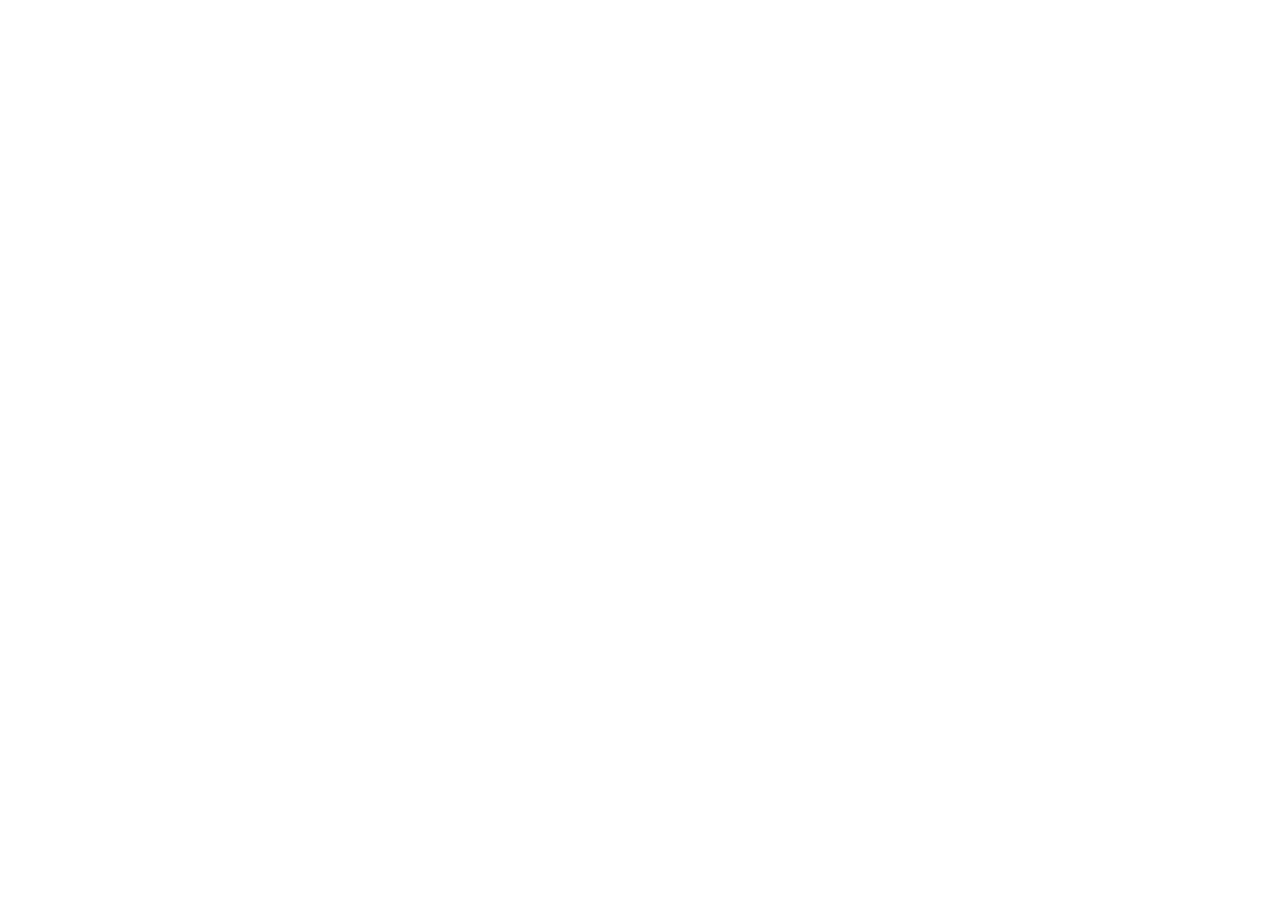
==== index.html @ 5b27cb3c "Developer website: app-ads.txt for AdMob, forward to Squeeze support Co-Authored-By: Claude Opus 5.5" ====
<!doctype html>
<html lang="en">
<head>
<meta charset="utf-8">
<meta name="viewport" content="width=device-width, initial-scale=1">
<title>JJ Fisher LLC</title>
<meta http-equiv="refresh" content="0; url=https://jjfisherdev.github.io/squeeze-support/">
<link rel="canonical" href="https://jjfisherdev.github.io/squeeze-support/">
</head>
<body>
<p>Squeeze: The Estimation Duel, by JJ Fisher LLC. <a href="https://jjfisherdev.github.io/squeeze-support/">Support and privacy</a>.</p>
</body>
</html>
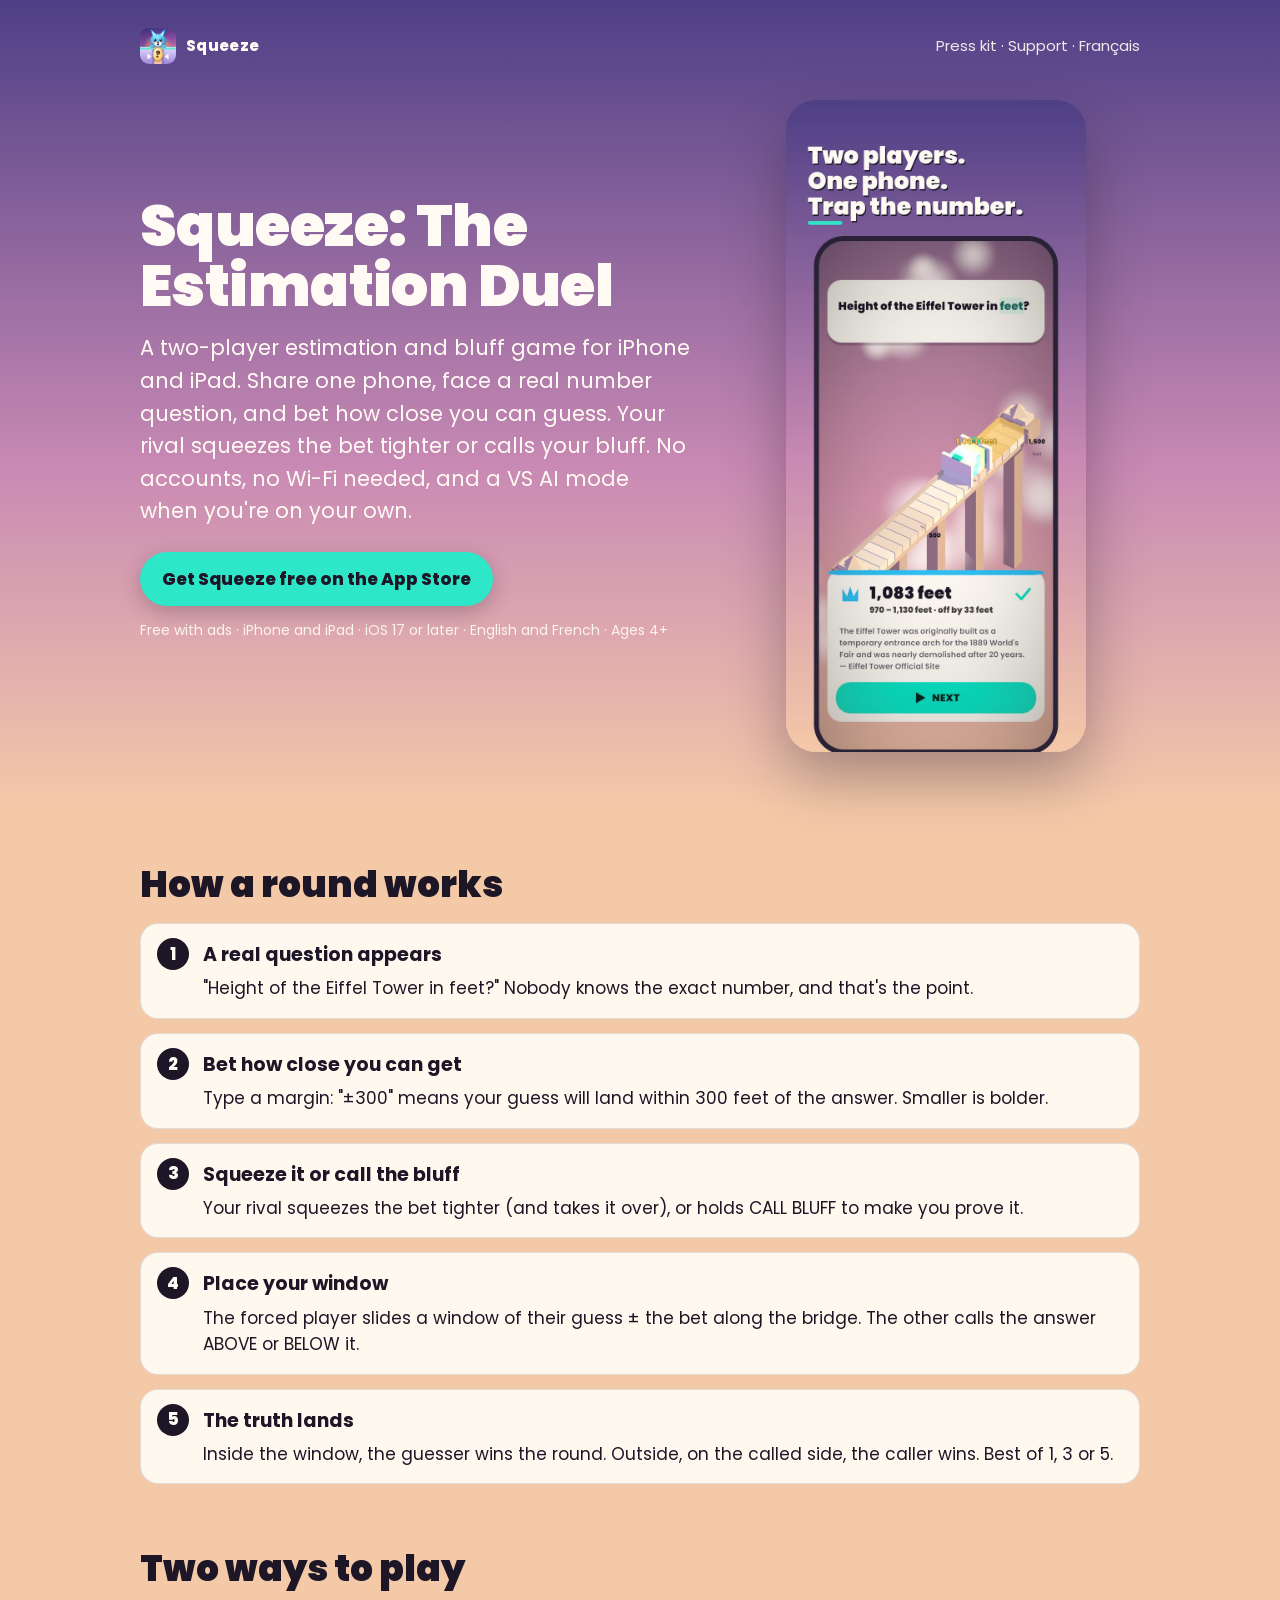
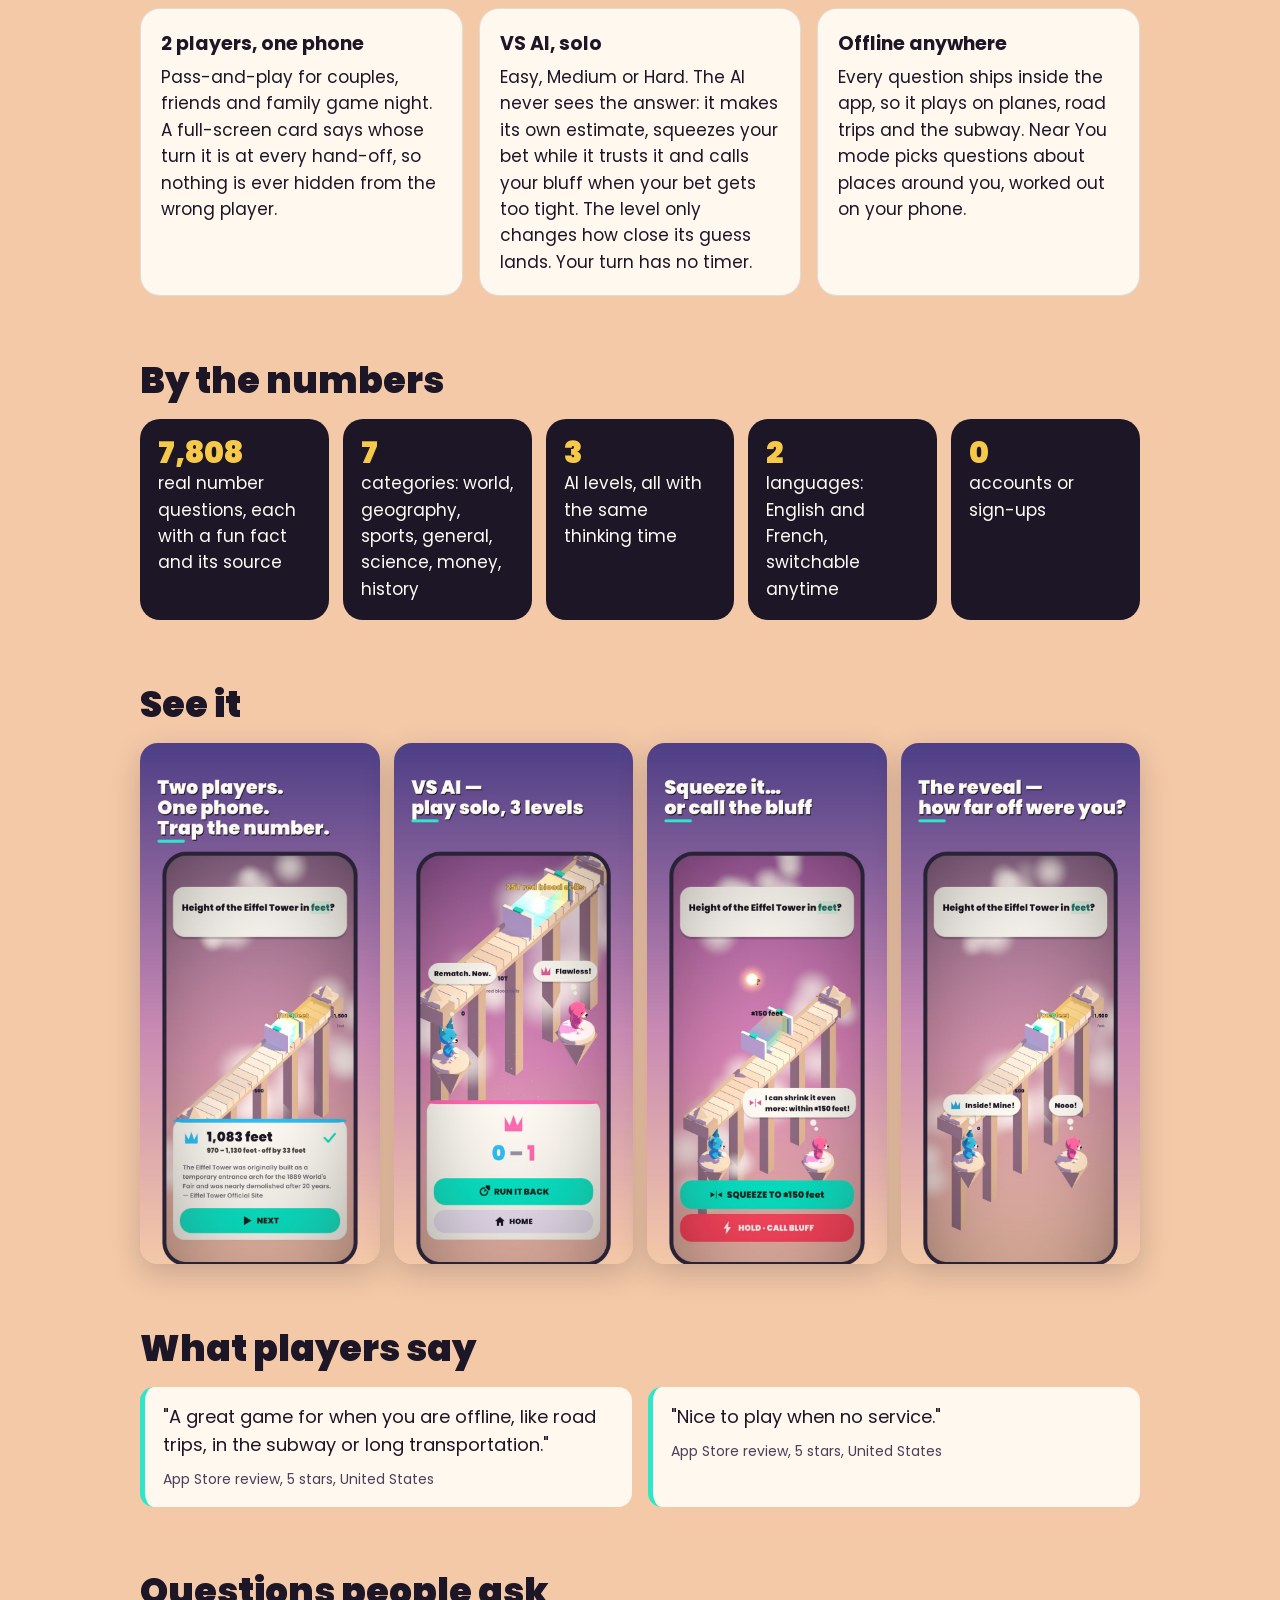
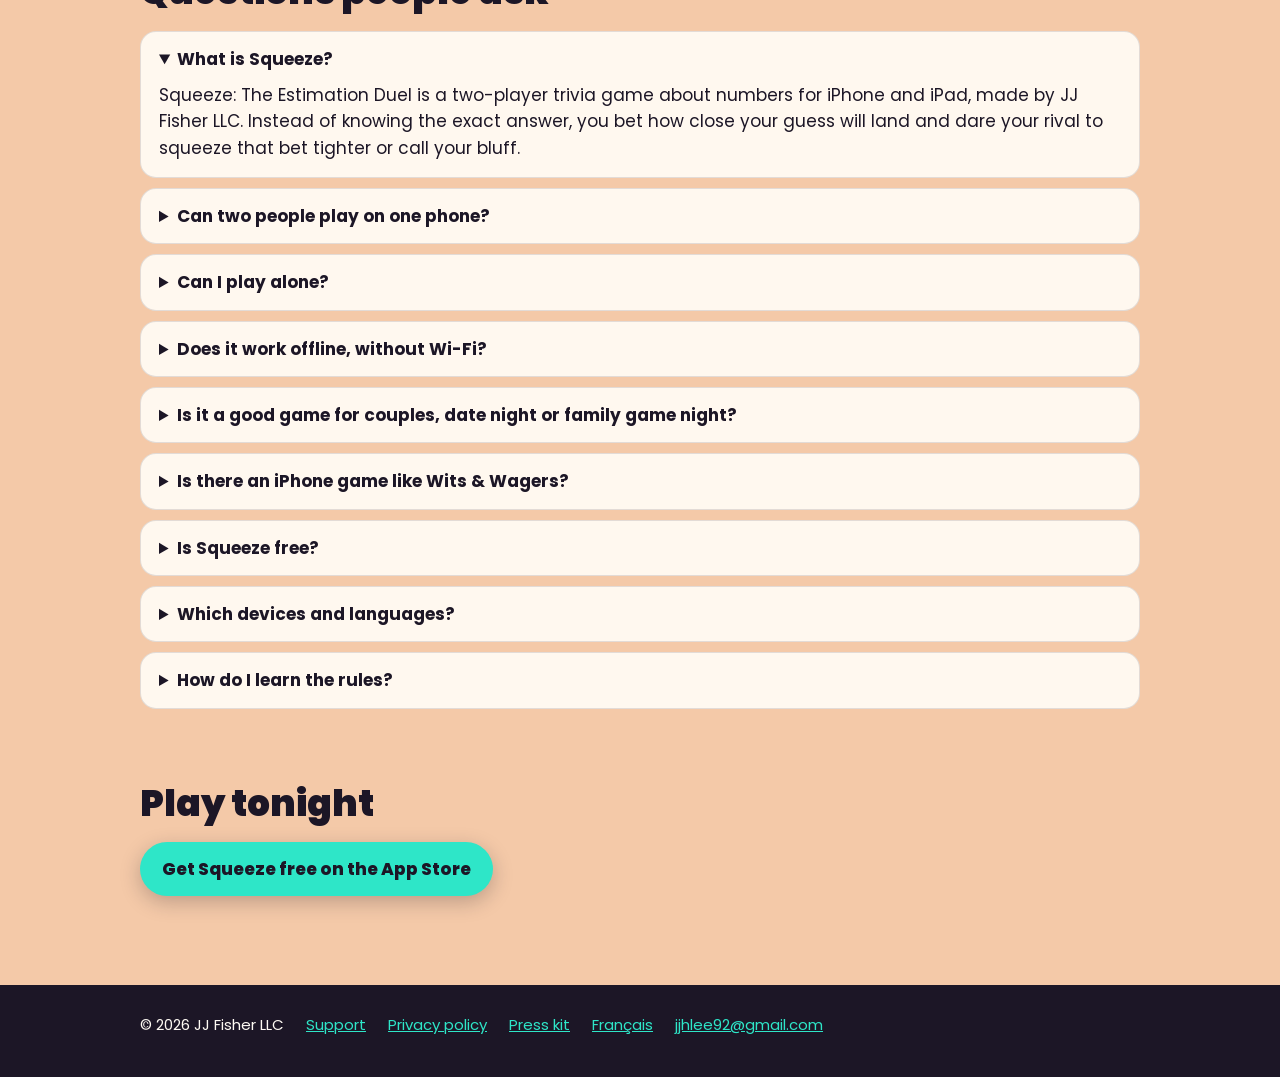
==== commit f910ecb5: "Squeeze home page (EN/FR) with structured data and FAQ, press kit, robots.txt, sitemap.xml, IndexNow" ====
--- a/index.html
+++ b/index.html
@@ -1,13 +1,166 @@
-<!doctype html>
+<!DOCTYPE html>
 <html lang="en">
 <head>
 <meta charset="utf-8">
 <meta name="viewport" content="width=device-width, initial-scale=1">
-<title>JJ Fisher LLC</title>
-<meta http-equiv="refresh" content="0; url=https://jjfisherdev.github.io/squeeze-support/">
-<link rel="canonical" href="https://jjfisherdev.github.io/squeeze-support/">
+<title>Squeeze: The Estimation Duel, a two-player trivia game on one iPhone</title>
+<meta name="description" content="Squeeze is a free two-player estimation and bluff game for iPhone and iPad. Share one phone, bet how close you can guess real numbers, squeeze the bet or call the bluff. Plays offline, or solo against an AI.">
+<link rel="canonical" href="https://jjfisherdev.github.io/">
+<link rel="alternate" hreflang="en" href="https://jjfisherdev.github.io/">
+<link rel="alternate" hreflang="fr" href="https://jjfisherdev.github.io/fr/">
+<link rel="alternate" hreflang="x-default" href="https://jjfisherdev.github.io/">
+<meta name="apple-itunes-app" content="app-id=6803632348">
+<meta property="og:type" content="website">
+<meta property="og:site_name" content="Squeeze: The Estimation Duel">
+<meta property="og:title" content="Squeeze: The Estimation Duel">
+<meta property="og:description" content="Two players, one phone, real numbers. Bet how close you can guess, squeeze the bet tighter, or call the bluff. Free on iPhone and iPad; plays offline.">
+<meta property="og:url" content="https://jjfisherdev.github.io/">
+<meta property="og:image" content="https://jjfisherdev.github.io/img/og.jpg">
+<meta property="og:image:width" content="1200"><meta property="og:image:height" content="630">
+<meta name="twitter:card" content="summary_large_image">
+<link rel="icon" type="image/png" href="/img/favicon-64.png">
+<link rel="apple-touch-icon" href="/img/apple-touch-icon.png">
+<link rel="preconnect" href="https://fonts.googleapis.com"><link rel="preconnect" href="https://fonts.gstatic.com" crossorigin>
+<link rel="stylesheet" href="https://fonts.googleapis.com/css2?family=Poppins:wght@400;700;800;900&display=swap">
+<link rel="stylesheet" href="/site.css">
+<script type="application/ld+json">
+{
+  "@context": "https://schema.org",
+  "@graph": [
+    {
+      "@type": ["MobileApplication", "VideoGame"],
+      "@id": "https://jjfisherdev.github.io/#app",
+      "name": "Squeeze: The Estimation Duel",
+      "alternateName": ["Squeeze", "Squeeze: Le duel au pifomètre"],
+      "description": "A two-player estimation and bluff game for iPhone and iPad. Players share one device, bet how close they can guess the answer to a real numeric trivia question, squeeze the bet tighter or call the bluff. Also playable solo against an AI with three levels. Works offline.",
+      "url": "https://jjfisherdev.github.io/",
+      "installUrl": "https://apps.apple.com/us/app/squeeze-the-estimation-duel/id6803632348",
+      "sameAs": ["https://apps.apple.com/us/app/squeeze-the-estimation-duel/id6803632348"],
+      "image": "https://jjfisherdev.github.io/img/icon-512.png",
+      "screenshot": ["https://jjfisherdev.github.io/img/en-01-two-players.jpg", "https://jjfisherdev.github.io/img/en-04-squeeze-it.jpg"],
+      "operatingSystem": "iOS 17.0 or later",
+      "applicationCategory": "GameApplication",
+      "applicationSubCategory": "Trivia",
+      "genre": ["Trivia", "Party game", "Estimation game", "Board game"],
+      "gamePlatform": ["iPhone", "iPad"],
+      "playMode": ["SinglePlayer", "MultiPlayer"],
+      "numberOfPlayers": {"@type": "QuantitativeValue", "minValue": 1, "maxValue": 2},
+      "inLanguage": ["en", "fr"],
+      "contentRating": "4+",
+      "offers": {"@type": "Offer", "price": "0", "priceCurrency": "USD"},
+      "publisher": {"@id": "https://jjfisherdev.github.io/#org"},
+      "author": {"@id": "https://jjfisherdev.github.io/#org"}
+    },
+    {
+      "@type": "Organization",
+      "@id": "https://jjfisherdev.github.io/#org",
+      "name": "JJ Fisher LLC",
+      "url": "https://jjfisherdev.github.io/",
+      "email": "jjhlee92@gmail.com"
+    }
+  ]
+}
+</script>
 </head>
 <body>
-<p>Squeeze: The Estimation Duel, by JJ Fisher LLC. <a href="https://jjfisherdev.github.io/squeeze-support/">Support and privacy</a>.</p>
+<header class="hero">
+  <div class="wrap">
+    <nav class="top">
+      <a class="brand" href="/"><img src="/img/apple-touch-icon.png" alt="" width="36" height="36">Squeeze</a>
+      <span><a href="/press/">Press kit</a> · <a href="/squeeze-support/">Support</a> · <a href="/fr/" hreflang="fr" lang="fr">Français</a></span>
+    </nav>
+    <div class="hero-grid">
+      <div>
+        <h1>Squeeze: The Estimation Duel</h1>
+        <p class="lede">A two-player estimation and bluff game for iPhone and iPad. Share one phone, face a real number question, and bet how close you can guess. Your rival squeezes the bet tighter or calls your bluff. No accounts, no Wi-Fi needed, and a VS AI mode when you're on your own.</p>
+        <a class="cta" href="https://apps.apple.com/us/app/squeeze-the-estimation-duel/id6803632348">Get Squeeze free on the App Store</a>
+        <p class="meta-line">Free with ads · iPhone and iPad · iOS 17 or later · English and French · Ages 4+</p>
+      </div>
+      <img class="hero-shot" src="/img/en-01-two-players.jpg" width="300" height="652" alt="Squeeze on iPhone: the answer to 'Height of the Eiffel Tower in feet?' lands inside a player's window: 1,083 feet, off by 33.">
+    </div>
+  </div>
+</header>
+
+<main class="wrap">
+  <section id="how">
+    <h2>How a round works</h2>
+    <ol class="steps">
+      <li><h3>A real question appears</h3>"Height of the Eiffel Tower in feet?" Nobody knows the exact number, and that's the point.</li>
+      <li><h3>Bet how close you can get</h3>Type a margin: "±300" means your guess will land within 300 feet of the answer. Smaller is bolder.</li>
+      <li><h3>Squeeze it or call the bluff</h3>Your rival squeezes the bet tighter (and takes it over), or holds CALL BLUFF to make you prove it.</li>
+      <li><h3>Place your window</h3>The forced player slides a window of their guess ± the bet along the bridge. The other calls the answer ABOVE or BELOW it.</li>
+      <li><h3>The truth lands</h3>Inside the window, the guesser wins the round. Outside, on the called side, the caller wins. Best of 1, 3 or 5.</li>
+    </ol>
+  </section>
+
+  <section id="modes">
+    <h2>Two ways to play</h2>
+    <div class="cards">
+      <div class="card"><h3>2 players, one phone</h3>Pass-and-play for couples, friends and family game night. A full-screen card says whose turn it is at every hand-off, so nothing is ever hidden from the wrong player.</div>
+      <div class="card"><h3>VS AI, solo</h3>Easy, Medium or Hard. The AI never sees the answer: it makes its own estimate, squeezes your bet while it trusts it and calls your bluff when your bet gets too tight. The level only changes how close its guess lands. Your turn has no timer.</div>
+      <div class="card"><h3>Offline anywhere</h3>Every question ships inside the app, so it plays on planes, road trips and the subway. Near You mode picks questions about places around you, worked out on your phone.</div>
+    </div>
+  </section>
+
+  <section id="numbers">
+    <h2>By the numbers</h2>
+    <div class="stats">
+      <div class="stat"><b>7,808</b>real number questions, each with a fun fact and its source</div>
+      <div class="stat"><b>7</b>categories: world, geography, sports, general, science, money, history</div>
+      <div class="stat"><b>3</b>AI levels, all with the same thinking time</div>
+      <div class="stat"><b>2</b>languages: English and French, switchable anytime</div>
+      <div class="stat"><b>0</b>accounts or sign-ups</div>
+    </div>
+  </section>
+
+  <section id="screens">
+    <h2>See it</h2>
+    <div class="shots">
+      <img src="/img/en-01-two-players.jpg" width="720" height="1564" loading="lazy" alt="The reveal: 1,083 feet lands inside the window.">
+      <img src="/img/en-02-vs-ai.jpg" width="720" height="1564" loading="lazy" alt="VS AI: the podium after a match against the AI.">
+      <img src="/img/en-04-squeeze-it.jpg" width="720" height="1564" loading="lazy" alt="Squeeze it: SQUEEZE TO ±150 feet, or HOLD to call the bluff.">
+      <img src="/img/en-09-the-reveal.jpg" width="720" height="1564" loading="lazy" alt="The reveal: inside the window, the guesser wins.">
+    </div>
+  </section>
+
+  <section id="players">
+    <h2>What players say</h2>
+    <div class="cards">
+      <blockquote><p>"A great game for when you are offline, like road trips, in the subway or long transportation."</p><cite>App Store review, 5 stars, United States</cite></blockquote>
+      <blockquote><p>"Nice to play when no service."</p><cite>App Store review, 5 stars, United States</cite></blockquote>
+    </div>
+  </section>
+
+  <section id="faq">
+    <h2>Questions people ask</h2>
+    <details open><summary>What is Squeeze?</summary><p>Squeeze: The Estimation Duel is a two-player trivia game about numbers for iPhone and iPad, made by JJ Fisher LLC. Instead of knowing the exact answer, you bet how close your guess will land and dare your rival to squeeze that bet tighter or call your bluff.</p></details>
+    <details><summary>Can two people play on one phone?</summary><p>Yes. Squeeze is built for pass-and-play: two players share one iPhone or iPad and hand it back and forth. No second device, no accounts and no internet connection are needed.</p></details>
+    <details><summary>Can I play alone?</summary><p>Yes. VS AI is a one-player mode against a computer opponent with three levels (Easy, Medium, Hard). The AI never sees the answer; the level only sets how accurate its own estimate is.</p></details>
+    <details><summary>Does it work offline, without Wi-Fi?</summary><p>Yes. All 7,808 questions are inside the app, so the game plays fully offline, on planes, road trips and the subway. Ads need a connection; without one, the game simply carries on.</p></details>
+    <details><summary>Is it a good game for couples, date night or family game night?</summary><p>That's what it was made for: one phone, two players, best of 1, 3 or 5 rounds, and a story at every reveal. Questions are suitable for all ages (rated 4+).</p></details>
+    <details><summary>Is there an iPhone game like Wits &amp; Wagers?</summary><p>If you like estimation trivia, where being close is what counts, Squeeze is a head-to-head take on it for two players on one phone, with betting on your margin and bluffing. It is a different game, not affiliated with Wits &amp; Wagers or North Star Games.</p></details>
+    <details><summary>Is Squeeze free?</summary><p>Yes, free with ads: one at the end of every second or third match (never during a turn), plus one when you change the question more than twice in a match. There are no purchases. Ads are non-personalized, and Squeeze never asks to track you.</p></details>
+    <details><summary>Which devices and languages?</summary><p>iPhone and iPad with iOS 17 or later, in English and French. Squeeze is not available on Android.</p></details>
+    <details><summary>How do I learn the rules?</summary><p>The first time you open Squeeze, the fox and the dog play one round for you, without a word. Tap WATCH on the home screen to see it again.</p></details>
+  </section>
+
+  <section id="get">
+    <h2>Play tonight</h2>
+    <p><a class="cta" href="https://apps.apple.com/us/app/squeeze-the-estimation-duel/id6803632348">Get Squeeze free on the App Store</a></p>
+  </section>
+</main>
+
+<footer>
+  <div class="wrap">
+    <div class="row">
+      <span>© 2026 JJ Fisher LLC</span>
+      <a href="/squeeze-support/">Support</a>
+      <a href="/squeeze-support/privacy.html">Privacy policy</a>
+      <a href="/press/">Press kit</a>
+      <a href="/fr/" hreflang="fr" lang="fr">Français</a>
+      <a href="mailto:jjhlee92@gmail.com">jjhlee92@gmail.com</a>
+    </div>
+  </div>
+</footer>
 </body>
 </html>
--- a/site.css
+++ b/site.css
@@ -0,0 +1,65 @@
+/* Squeeze: one stylesheet for the product pages. The game's own palette (World/Palette.cs): dusk sky, paper, ink,
+   teal = commit, coral = force, gold = truth. */
+:root {
+  --sky-top: #4E3F86; --sky-mid: #C98AB4; --sky-low: #F4C9A8;
+  --paper: #FFFBF4; --ink: #1C1626; --ink-soft: #4A4058; --teal: #2EE6C8; --teal-ink: #0B5C51;
+  --coral: #F0506E; --gold: #F7C948; --card: rgba(255, 251, 244, 0.94); --line: rgba(28, 22, 38, 0.12);
+}
+* { box-sizing: border-box; }
+html { -webkit-text-size-adjust: 100%; }
+body {
+  margin: 0; color: var(--ink); background: var(--sky-low);
+  font: 17px/1.55 "Poppins", system-ui, -apple-system, "Segoe UI", sans-serif;
+}
+a { color: var(--teal-ink); }
+img { max-width: 100%; height: auto; display: block; }
+.wrap { max-width: 1040px; margin: 0 auto; padding: 0 20px; }
+header.hero {
+  background: linear-gradient(180deg, var(--sky-top) 0%, var(--sky-mid) 58%, var(--sky-low) 100%);
+  color: var(--paper); padding: 28px 0 56px;
+}
+nav.top { display: flex; justify-content: space-between; align-items: center; gap: 12px; font-size: 15px; }
+nav.top a { color: var(--paper); text-decoration: none; opacity: .9; }
+nav.top .brand { display: flex; align-items: center; gap: 10px; font-weight: 800; letter-spacing: .02em; opacity: 1; }
+nav.top .brand img { width: 36px; height: 36px; border-radius: 9px; }
+.hero-grid { display: grid; grid-template-columns: 1.15fr .85fr; gap: 40px; align-items: center; margin-top: 36px; }
+h1 { font-size: clamp(34px, 5.4vw, 58px); line-height: 1.04; margin: 0 0 16px; font-weight: 900; letter-spacing: -.01em; }
+.lede { font-size: clamp(18px, 2.2vw, 21px); max-width: 34em; margin: 0 0 24px; }
+.cta { display: inline-flex; align-items: center; gap: 10px; background: var(--teal); color: var(--ink); font-weight: 800;
+  text-decoration: none; padding: 14px 22px; border-radius: 999px; box-shadow: 0 6px 20px rgba(28, 22, 38, .25); }
+.cta:hover { filter: brightness(1.05); }
+.meta-line { margin-top: 14px; font-size: 14px; opacity: .92; }
+.hero-shot { justify-self: center; max-width: 300px; border-radius: 30px; box-shadow: 0 24px 60px rgba(28, 22, 38, .35); }
+main section { padding: 56px 0 8px; }
+h2 { font-size: clamp(26px, 3.4vw, 36px); line-height: 1.15; margin: 0 0 18px; font-weight: 900; }
+h3 { font-size: 19px; margin: 0 0 6px; }
+.steps { counter-reset: step; list-style: none; padding: 0; margin: 0; display: grid; gap: 14px; }
+.steps li { counter-increment: step; background: var(--card); border: 1px solid var(--line); border-radius: 18px; padding: 16px 18px 16px 62px; position: relative; }
+.steps li::before { content: counter(step); position: absolute; left: 16px; top: 14px; width: 32px; height: 32px; border-radius: 50%;
+  background: var(--ink); color: var(--paper); font-weight: 800; display: grid; place-items: center; }
+.cards { display: grid; grid-template-columns: repeat(auto-fit, minmax(230px, 1fr)); gap: 16px; }
+.card { background: var(--card); border: 1px solid var(--line); border-radius: 20px; padding: 20px; }
+.stats { display: grid; grid-template-columns: repeat(auto-fit, minmax(150px, 1fr)); gap: 14px; }
+.stat { background: var(--ink); color: var(--paper); border-radius: 20px; padding: 18px; }
+.stat b { display: block; font-size: 30px; line-height: 1.1; font-weight: 900; color: var(--gold); }
+.shots { display: grid; grid-template-columns: repeat(4, 1fr); gap: 14px; }
+.shots img { border-radius: 18px; box-shadow: 0 10px 30px rgba(28, 22, 38, .2); }
+blockquote { margin: 0; background: var(--card); border-left: 5px solid var(--teal); border-radius: 14px; padding: 16px 18px; }
+blockquote p { margin: 0 0 6px; font-size: 18px; }
+blockquote cite { font-style: normal; font-size: 14px; color: var(--ink-soft); }
+details { background: var(--card); border: 1px solid var(--line); border-radius: 16px; padding: 14px 18px; margin-bottom: 10px; }
+summary { cursor: pointer; font-weight: 700; }
+details p { margin: 10px 0 2px; }
+footer { margin-top: 64px; padding: 28px 0 40px; background: var(--ink); color: var(--paper); font-size: 15px; }
+footer a { color: var(--teal); }
+footer .row { display: flex; flex-wrap: wrap; gap: 8px 22px; }
+table.facts { border-collapse: collapse; width: 100%; background: var(--card); border-radius: 16px; overflow: hidden; }
+table.facts th, table.facts td { text-align: left; padding: 10px 14px; border-bottom: 1px solid var(--line); vertical-align: top; }
+table.facts th { width: 34%; font-weight: 700; }
+table.facts td, .card, .lede { overflow-wrap: anywhere; }
+table.facts { table-layout: fixed; }
+@media (max-width: 760px) {
+  .hero-grid { grid-template-columns: 1fr; }
+  .hero-shot { max-width: 240px; }
+  .shots { grid-template-columns: repeat(2, 1fr); }
+}
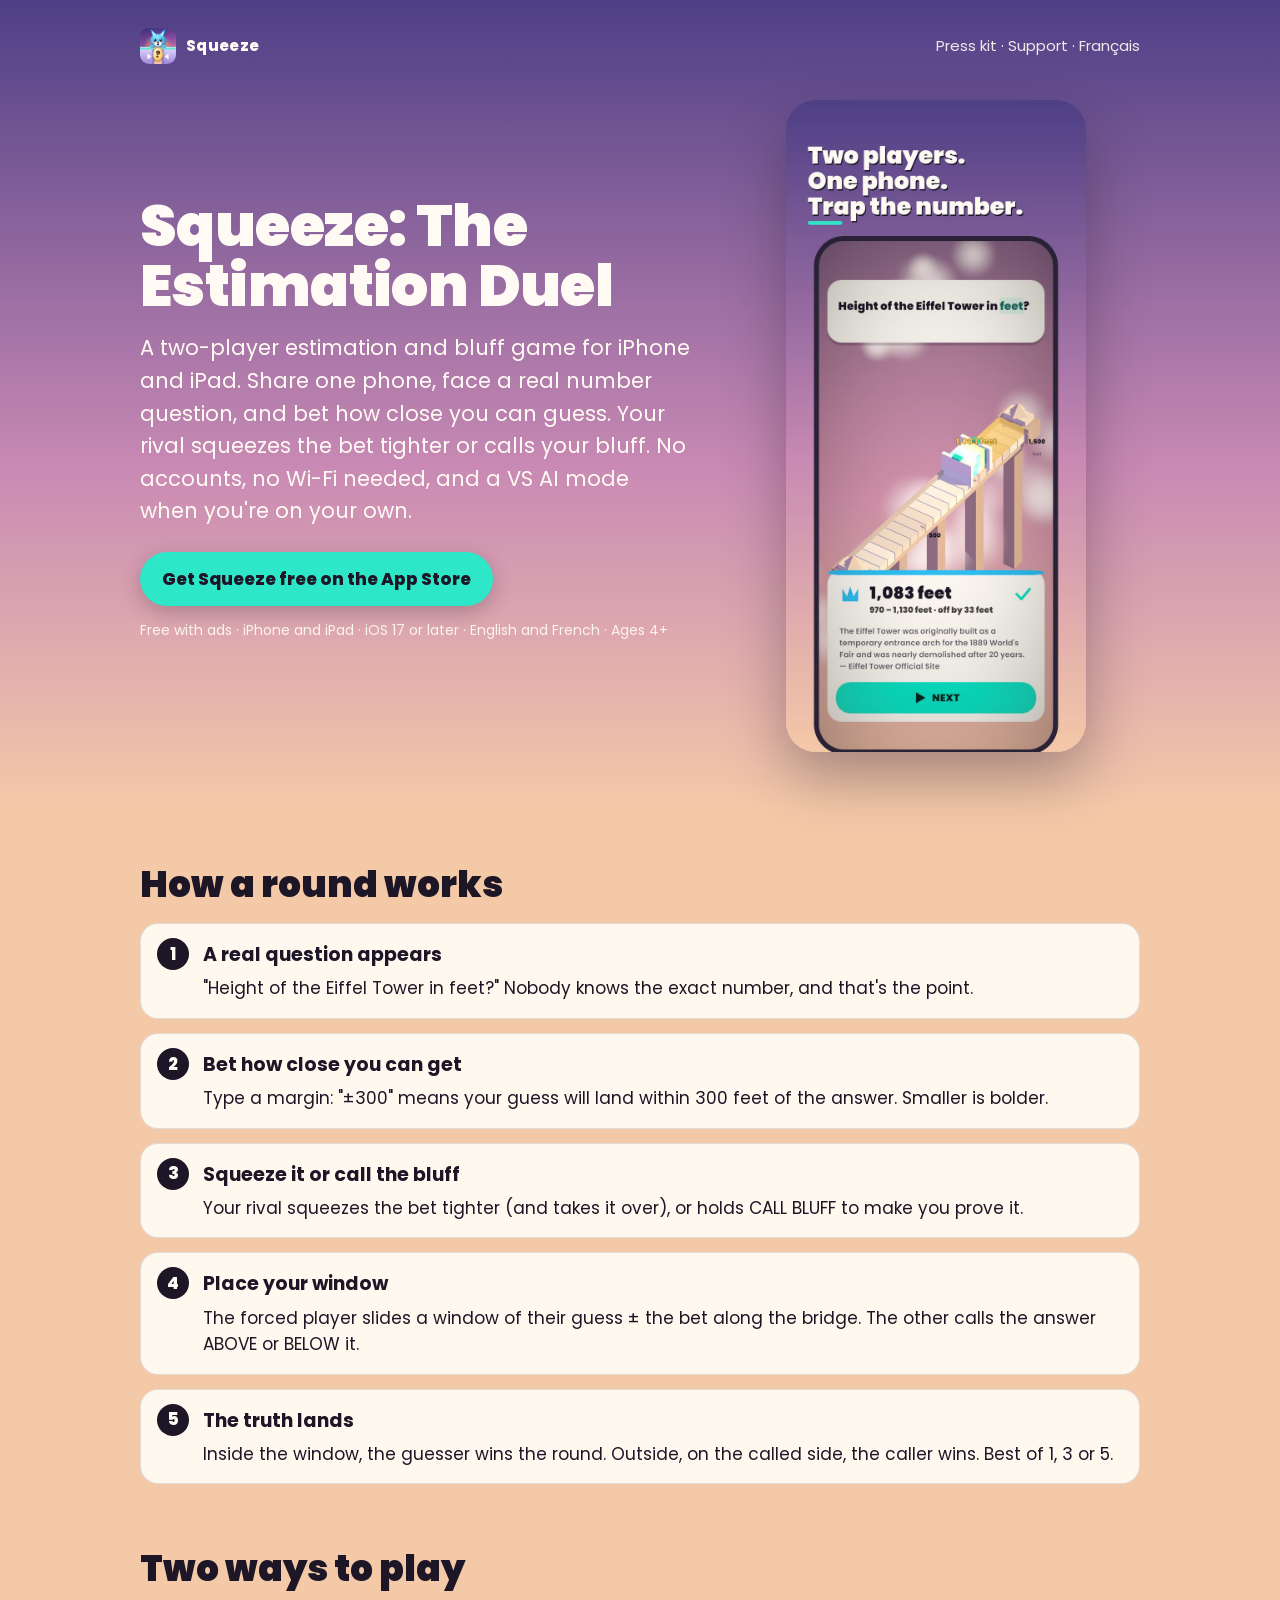
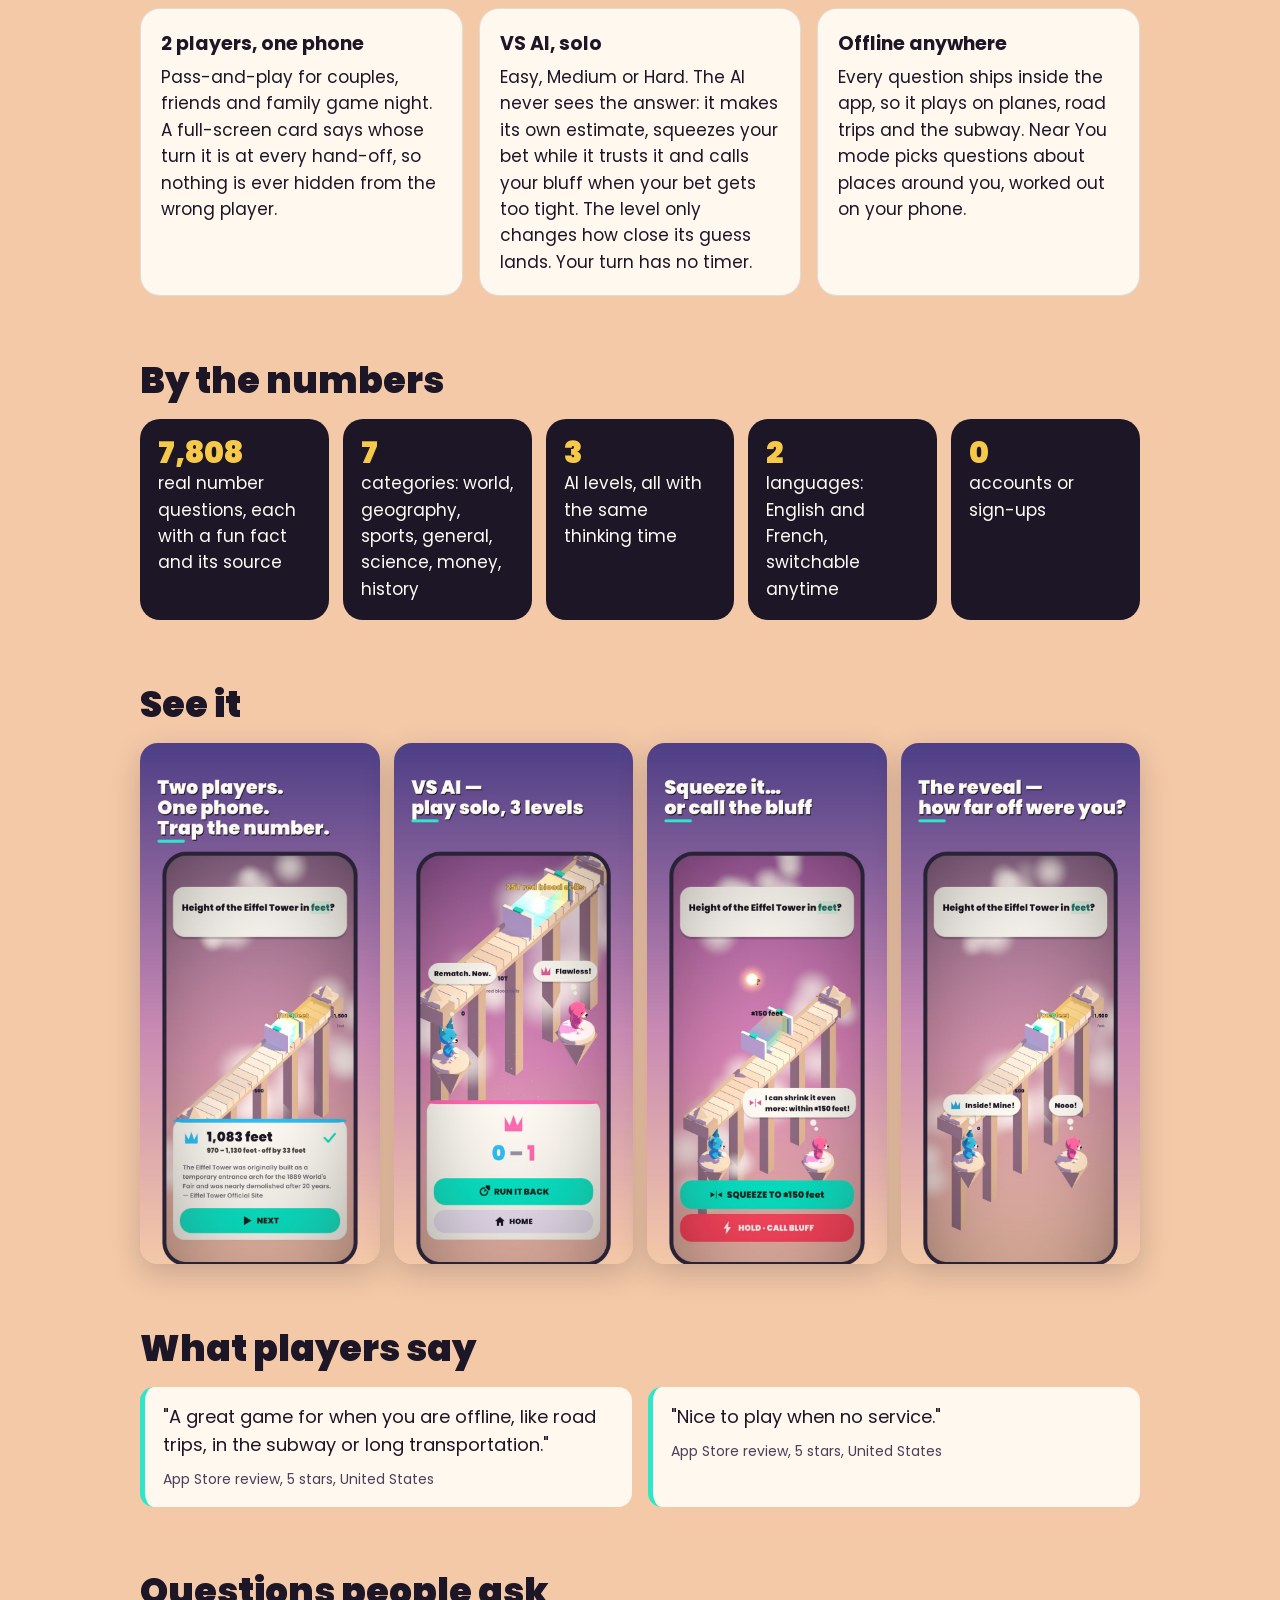
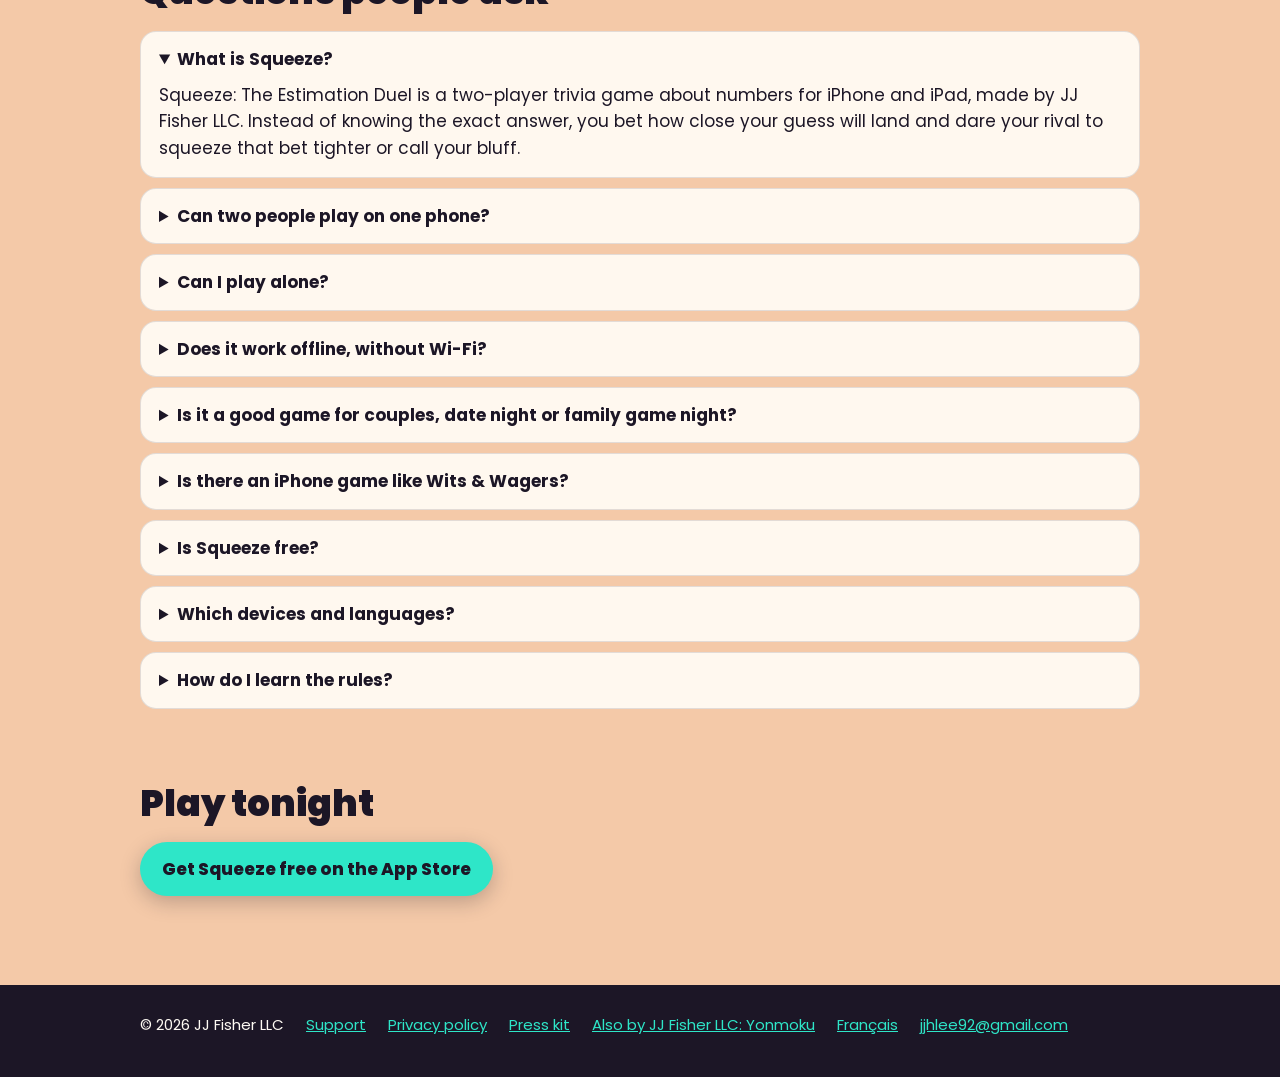
==== commit 52fb8f71: "Yonmoku in the sitemap and the footer /yonmoku-site/ and its support and privacy pages in sitemap.xm" ====
--- a/index.html
+++ b/index.html
@@ -141,7 +141,7 @@
     <details><summary>Is there an iPhone game like Wits &amp; Wagers?</summary><p>If you like estimation trivia, where being close is what counts, Squeeze is a head-to-head take on it for two players on one phone, with betting on your margin and bluffing. It is a different game, not affiliated with Wits &amp; Wagers or North Star Games.</p></details>
     <details><summary>Is Squeeze free?</summary><p>Yes, free with ads: one at the end of every second or third match (never during a turn), plus one when you change the question more than twice in a match. There are no purchases. Ads are non-personalized, and Squeeze never asks to track you.</p></details>
     <details><summary>Which devices and languages?</summary><p>iPhone and iPad with iOS 17 or later, in English and French. Squeeze is not available on Android.</p></details>
-    <details><summary>How do I learn the rules?</summary><p>The first time you open Squeeze, the fox and the dog play one round for you, without a word. Tap WATCH on the home screen to see it again.</p></details>
+    <details><summary>How do I learn the rules?</summary><p>The first time you open Squeeze, a HOW TO PLAY card explains the game in three lines. START plays one guided round where you make every move, with a hand pointing at each control and a caption explaining it (about two minutes, SKIP at any time). A bet of ±300 feet means within 300 feet of the answer, above or below: a window 600 feet wide. HOW TO PLAY on the home screen replays it.</p></details>
   </section>
 
   <section id="get">
@@ -157,6 +157,7 @@
       <a href="/squeeze-support/">Support</a>
       <a href="/squeeze-support/privacy.html">Privacy policy</a>
       <a href="/press/">Press kit</a>
+      <a href="/yonmoku-site/">Also by JJ Fisher LLC: Yonmoku</a>
       <a href="/fr/" hreflang="fr" lang="fr">Français</a>
       <a href="mailto:jjhlee92@gmail.com">jjhlee92@gmail.com</a>
     </div>
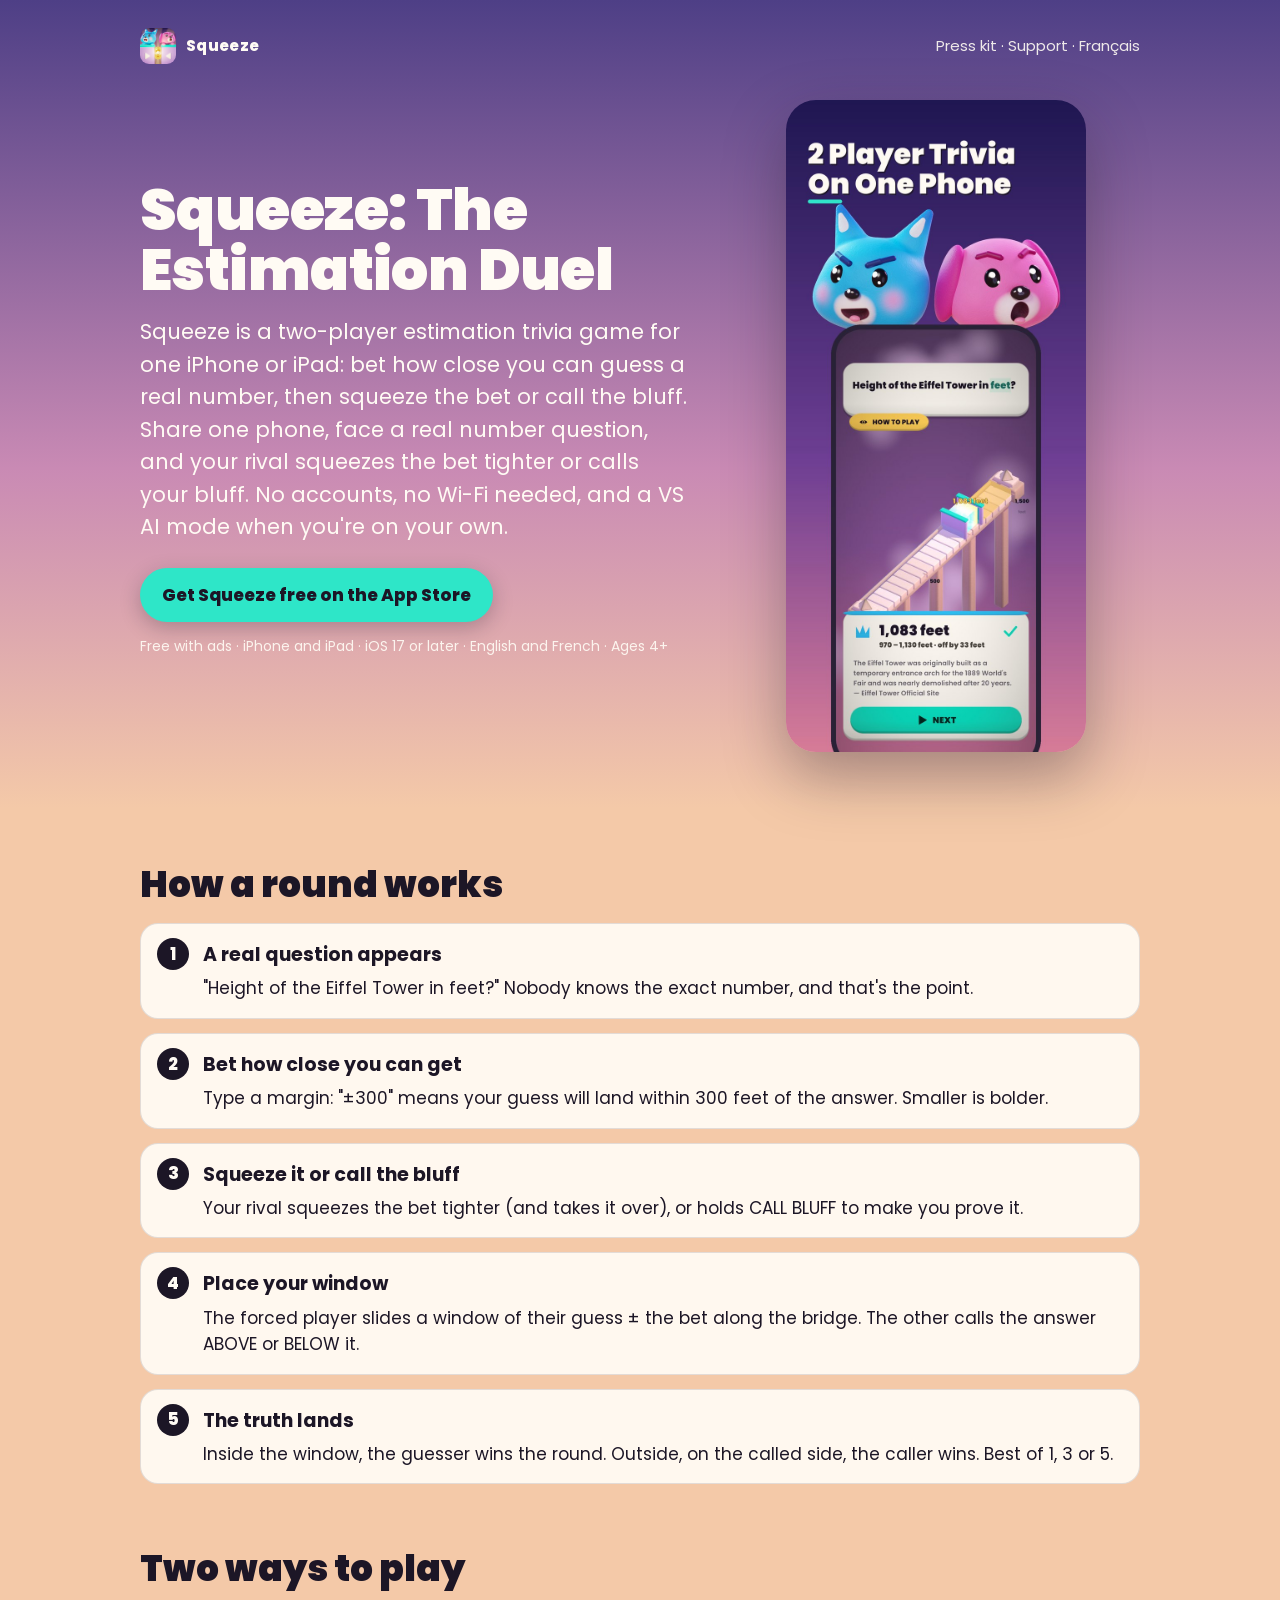
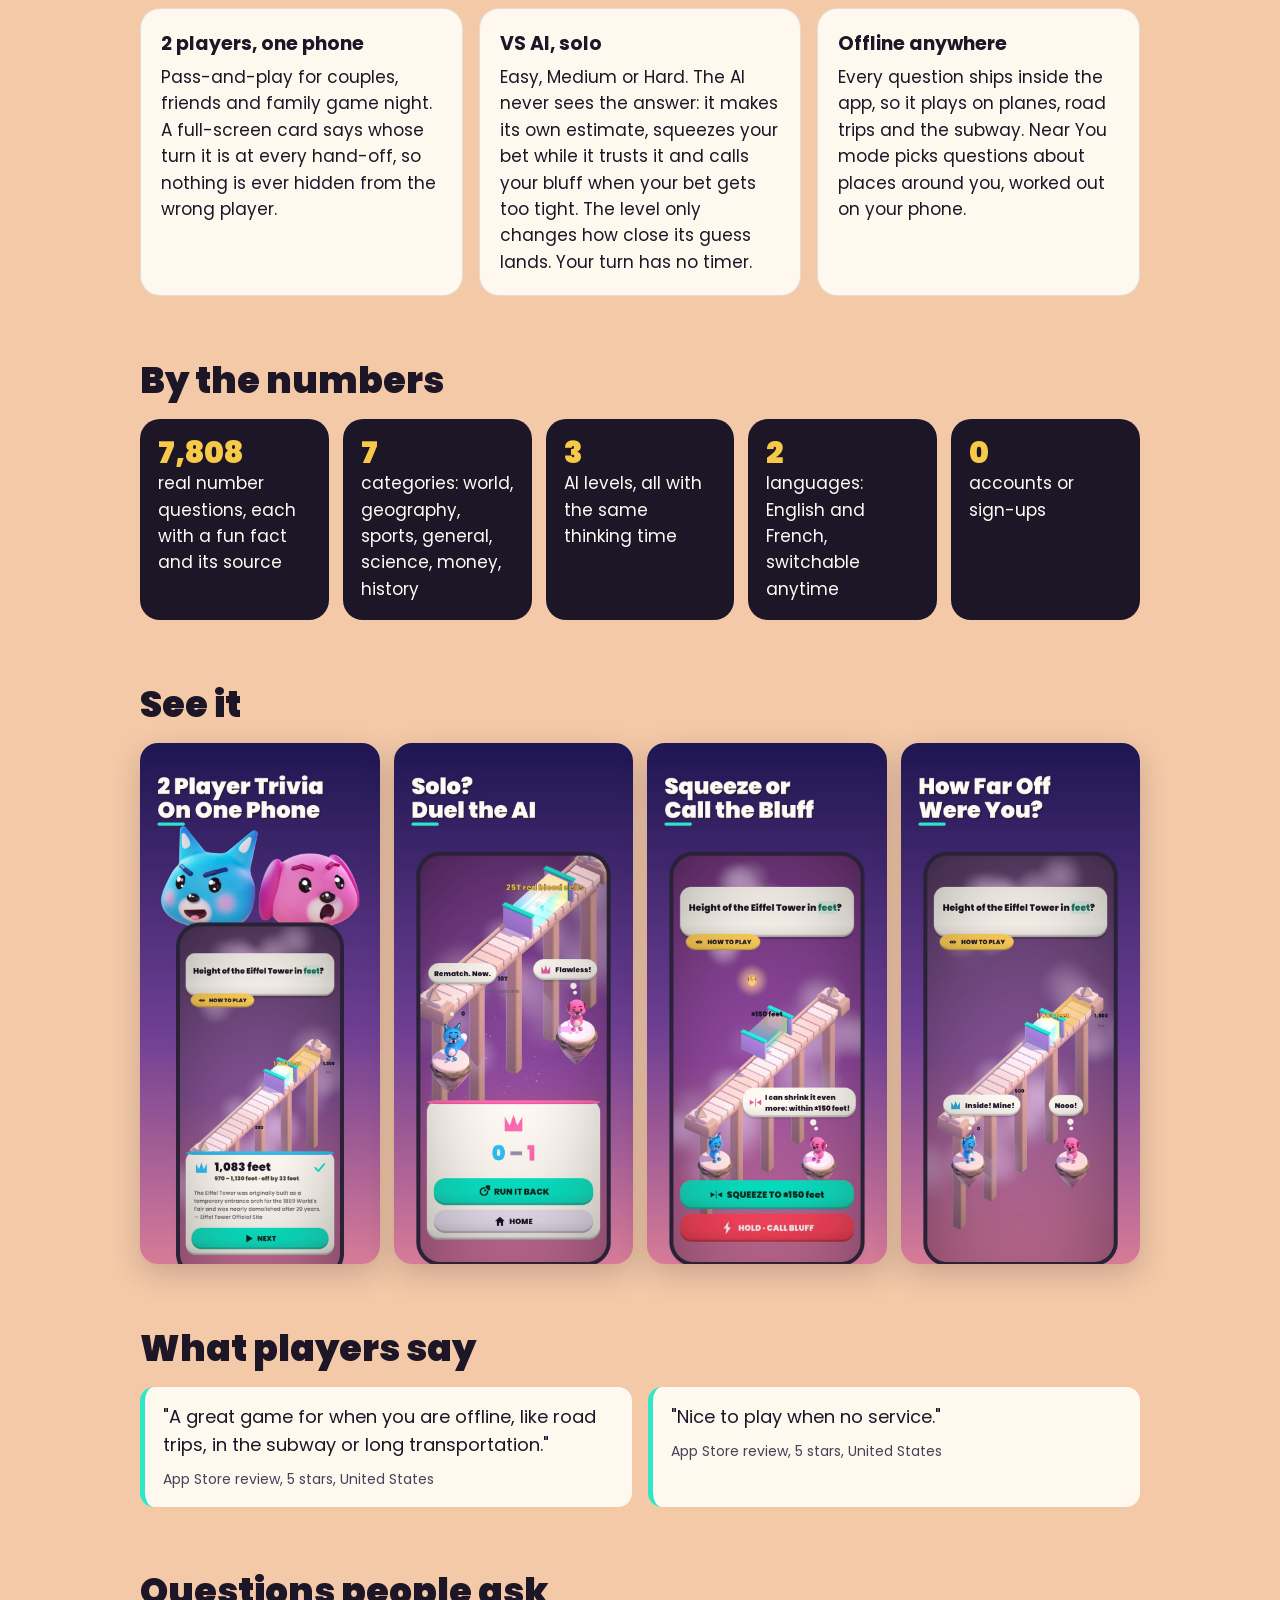
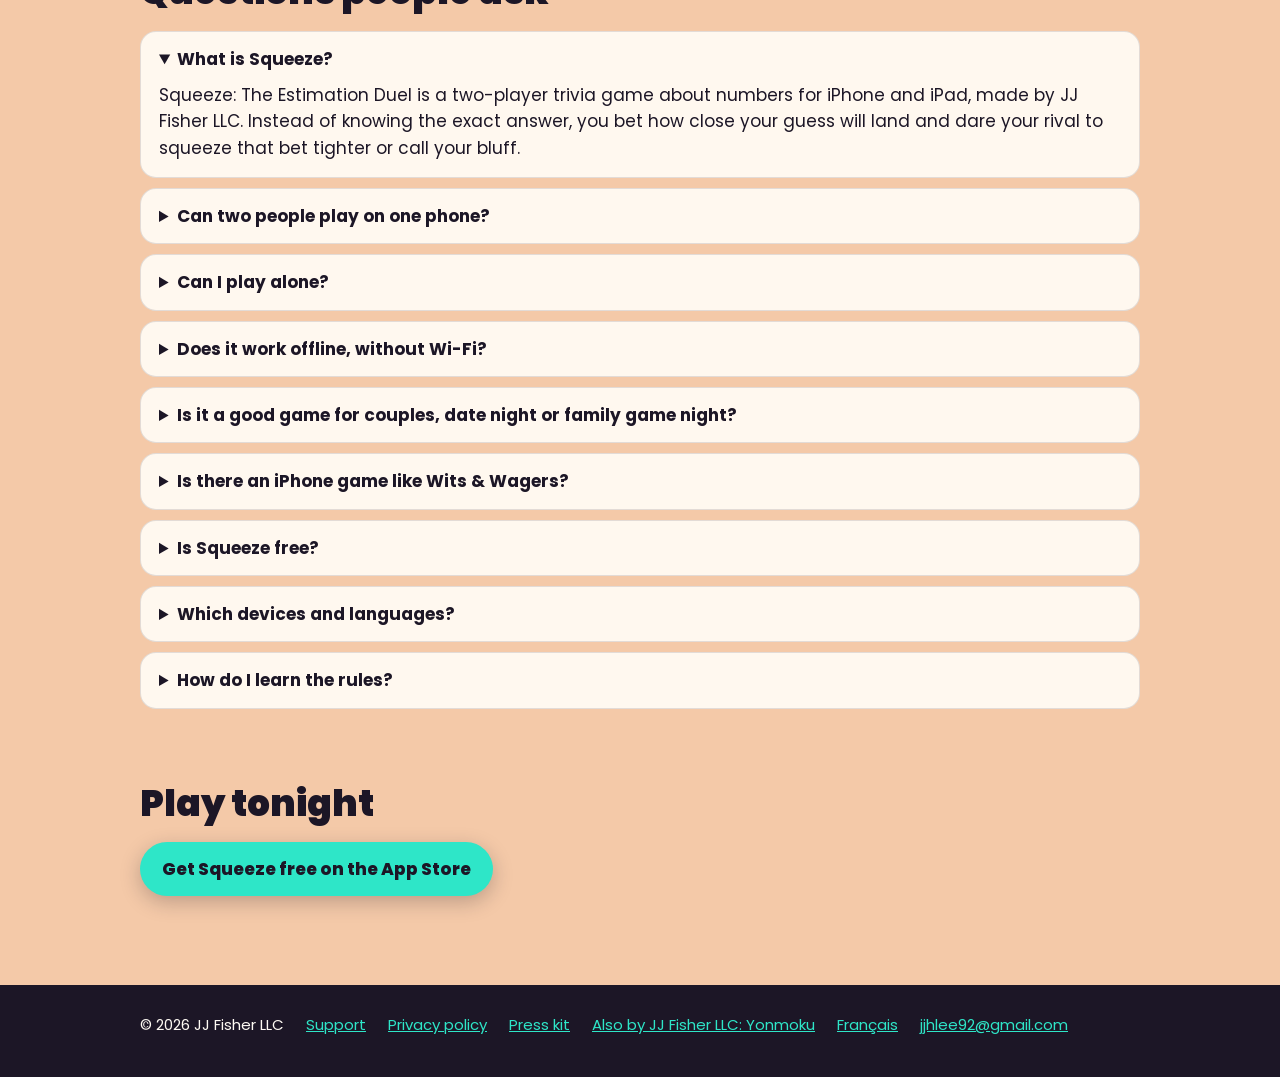
==== commit f60c9490: "Squeeze 2.3.3: new 3D icon, plush-look screenshots, one description sentence EN/FR The same entity s" ====
--- a/index.html
+++ b/index.html
@@ -4,7 +4,7 @@
 <meta charset="utf-8">
 <meta name="viewport" content="width=device-width, initial-scale=1">
 <title>Squeeze: The Estimation Duel, a two-player trivia game on one iPhone</title>
-<meta name="description" content="Squeeze is a free two-player estimation and bluff game for iPhone and iPad. Share one phone, bet how close you can guess real numbers, squeeze the bet or call the bluff. Plays offline, or solo against an AI.">
+<meta name="description" content="Squeeze is a two-player estimation trivia game for one iPhone or iPad: bet how close you can guess a real number, then squeeze the bet or call the bluff. Free, plays offline, or solo against an AI.">
 <link rel="canonical" href="https://jjfisherdev.github.io/">
 <link rel="alternate" hreflang="en" href="https://jjfisherdev.github.io/">
 <link rel="alternate" hreflang="fr" href="https://jjfisherdev.github.io/fr/">
@@ -13,7 +13,7 @@
 <meta property="og:type" content="website">
 <meta property="og:site_name" content="Squeeze: The Estimation Duel">
 <meta property="og:title" content="Squeeze: The Estimation Duel">
-<meta property="og:description" content="Two players, one phone, real numbers. Bet how close you can guess, squeeze the bet tighter, or call the bluff. Free on iPhone and iPad; plays offline.">
+<meta property="og:description" content="Two players, one phone: bet how close you can guess a real number, squeeze the bet or call the bluff. Free on iPhone and iPad, plays offline.">
 <meta property="og:url" content="https://jjfisherdev.github.io/">
 <meta property="og:image" content="https://jjfisherdev.github.io/img/og.jpg">
 <meta property="og:image:width" content="1200"><meta property="og:image:height" content="630">
@@ -32,10 +32,10 @@
       "@id": "https://jjfisherdev.github.io/#app",
       "name": "Squeeze: The Estimation Duel",
       "alternateName": ["Squeeze", "Squeeze: Le duel au pifomètre"],
-      "description": "A two-player estimation and bluff game for iPhone and iPad. Players share one device, bet how close they can guess the answer to a real numeric trivia question, squeeze the bet tighter or call the bluff. Also playable solo against an AI with three levels. Works offline.",
+      "description": "Squeeze is a two-player estimation trivia game for one iPhone or iPad: bet how close you can guess a real number, then squeeze the bet or call the bluff. Two players share one device, or one player duels an AI with three levels. Works offline, in English and French.",
       "url": "https://jjfisherdev.github.io/",
       "installUrl": "https://apps.apple.com/us/app/squeeze-the-estimation-duel/id6803632348",
-      "sameAs": ["https://apps.apple.com/us/app/squeeze-the-estimation-duel/id6803632348"],
+      "sameAs": ["https://apps.apple.com/us/app/squeeze-the-estimation-duel/id6803632348", "https://apps.apple.com/fr/app/id6803632348"],
       "image": "https://jjfisherdev.github.io/img/icon-512.png",
       "screenshot": ["https://jjfisherdev.github.io/img/en-01-two-players.jpg", "https://jjfisherdev.github.io/img/en-04-squeeze-it.jpg"],
       "operatingSystem": "iOS 17.0 or later",
@@ -72,11 +72,11 @@
     <div class="hero-grid">
       <div>
         <h1>Squeeze: The Estimation Duel</h1>
-        <p class="lede">A two-player estimation and bluff game for iPhone and iPad. Share one phone, face a real number question, and bet how close you can guess. Your rival squeezes the bet tighter or calls your bluff. No accounts, no Wi-Fi needed, and a VS AI mode when you're on your own.</p>
+        <p class="lede">Squeeze is a two-player estimation trivia game for one iPhone or iPad: bet how close you can guess a real number, then squeeze the bet or call the bluff. Share one phone, face a real number question, and your rival squeezes the bet tighter or calls your bluff. No accounts, no Wi-Fi needed, and a VS AI mode when you're on your own.</p>
         <a class="cta" href="https://apps.apple.com/us/app/squeeze-the-estimation-duel/id6803632348">Get Squeeze free on the App Store</a>
         <p class="meta-line">Free with ads · iPhone and iPad · iOS 17 or later · English and French · Ages 4+</p>
       </div>
-      <img class="hero-shot" src="/img/en-01-two-players.jpg" width="300" height="652" alt="Squeeze on iPhone: the answer to 'Height of the Eiffel Tower in feet?' lands inside a player's window: 1,083 feet, off by 33.">
+      <img class="hero-shot" src="/img/en-01-two-players.jpg" width="300" height="652" alt="2 Player Trivia On One Phone: the fox and the dog peek over the reveal of 'Height of the Eiffel Tower in feet?': 1,083 feet, inside the window.">
     </div>
   </div>
 </header>
@@ -116,10 +116,10 @@
   <section id="screens">
     <h2>See it</h2>
     <div class="shots">
-      <img src="/img/en-01-two-players.jpg" width="720" height="1564" loading="lazy" alt="The reveal: 1,083 feet lands inside the window.">
-      <img src="/img/en-02-vs-ai.jpg" width="720" height="1564" loading="lazy" alt="VS AI: the podium after a match against the AI.">
-      <img src="/img/en-04-squeeze-it.jpg" width="720" height="1564" loading="lazy" alt="Squeeze it: SQUEEZE TO ±150 feet, or HOLD to call the bluff.">
-      <img src="/img/en-09-the-reveal.jpg" width="720" height="1564" loading="lazy" alt="The reveal: inside the window, the guesser wins.">
+      <img src="/img/en-01-two-players.jpg" width="720" height="1564" loading="lazy" alt="2 Player Trivia On One Phone: the reveal, 1,083 feet lands inside the window.">
+      <img src="/img/en-02-vs-ai.jpg" width="720" height="1564" loading="lazy" alt="Solo? Duel the AI: the final score of a match against the AI, 0 to 1.">
+      <img src="/img/en-04-squeeze-it.jpg" width="720" height="1564" loading="lazy" alt="Squeeze or call the bluff: SQUEEZE TO ±150 feet, or HOLD to call the bluff.">
+      <img src="/img/en-09-the-reveal.jpg" width="720" height="1564" loading="lazy" alt="How far off were you? Inside the window, the guesser wins.">
     </div>
   </section>
 
